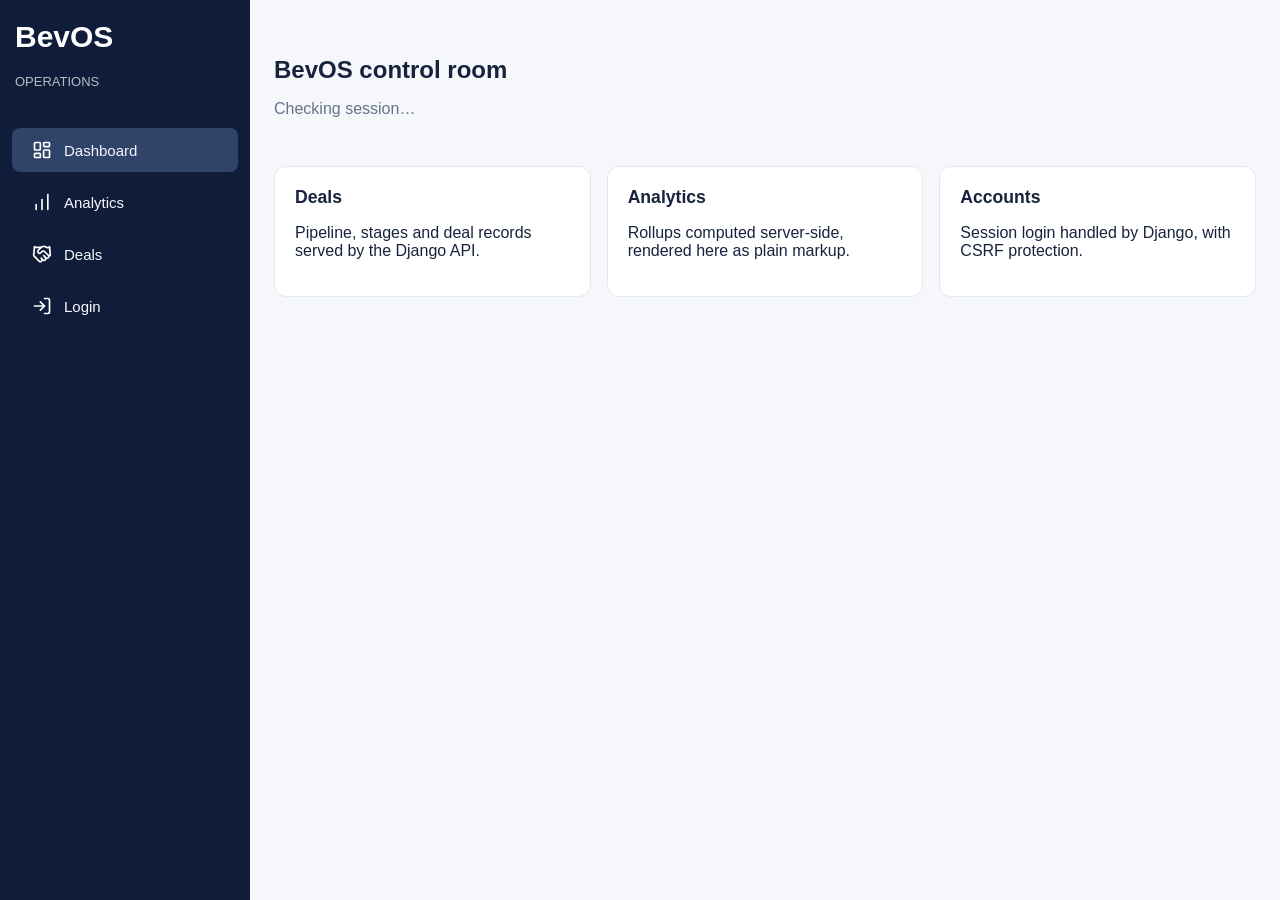
==== frontend/index.html @ 4bb3c99e "Edited overall design and page set up" ====
<!DOCTYPE html>
<html lang="en">
<head>
  



  <meta charset="UTF-8">
  <meta name="viewport" content="width=device-width, initial-scale=1">
  <title>Silver-BevOS</title>
  <link rel="stylesheet" href="./css/styles.css">
  <script src="./js/api.js" defer></script>
  <script src="./js/auth.js" defer></script>
  <script src="./js/app.js" defer></script>
</head>
<body>
  <!-- <header class="topbar">
    <a class="brand" href="./index.html">Silver·BevOS</a>
    <nav class="nav">
      <a href="./index.html" class="active">Home</a>
      <a href="./pages/deals.html">Deals</a>
      <a href="./pages/analytics.html">Analytics</a>
      <a href="./pages/login.html" data-auth-link="login">Log in</a>
      <a href="#" data-auth-link="logout" hidden>Log out</a>
    </nav>
  </header> -->

  <!-- side navigation bar -->
  <div id="nav_container"> 
    <div class = "nav_content">
      <h1>BevOS</h1>
      <h4>OPERATIONS</h4>

      <a href="index.html"><button style="background-color:rgb(48, 67, 104);"> <img class = "icon" src = "icons/dashboard.svg"> Dashboard</button></a>
      <a href="pages/analytics.html"><button> <img class = "icon" src = "icons/analytics.svg">Analytics</button></a>
      <a href="pages/deals.html"><button><img class = "icon" src = "icons/deals.svg">Deals</button></a>
      <a href="pages/login.html"><button><img class = "icon" src = "icons/log-in.svg">Login</button></a>
    </div>



  </div>

  <main class="container">
    <section class="hero">
      <h1>BevOS control room</h1>
      <p class="muted" id="whoami">Checking session…</p>
    </section>

    <section class="grid">
      <a class="card" href="./pages/deals.html">
        <h2>Deals</h2>
        <p>Pipeline, stages and deal records served by the Django API.</p>
      </a>
      <a class="card" href="./pages/analytics.html">
        <h2>Analytics</h2>
        <p>Rollups computed server-side, rendered here as plain markup.</p>
      </a>
      <a class="card" href="./pages/login.html">
        <h2>Accounts</h2>
        <p>Session login handled by Django, with CSRF protection.</p>
      </a>
    </section>
  </main>
</body>
</html>
---- frontend/css/styles.css ----
:root {
  /* --bg: #0f1115;
  --panel: #171a21;
  --border: #262b36;
  --text: #e7e9ee;
  --muted: #99a1b3;
  --accent: #6ea8fe;
  --error: #ff6b6b; */

  --navy: rgb(16, 29, 58);
  --primary-blue: rgb(52, 103, 181);
  --background: rgb(245, 247, 251);
  --success: rgb(21, 128, 61);
  --warning: rgb(217, 119, 6);
  --error: rgb(220, 38, 38);

  --white: rgb(255, 255, 255);
  --text-primary: rgb(23, 35, 61);
  --text-secondary: rgb(100, 116, 139);
  --border: rgb(226, 232, 240);

--bg: var(--background);
--panel: var(--white);
--text: var(--text-primary);
--muted: var(--text-secondary);
--accent: var(--primary-blue);
}

* { box-sizing: border-box; }

body {
  margin: 0;
  background: var(--background);
  color: var(--text-primary);
  font-family: 'Inter', sans-serif;
}

main {
    margin-left: 250px;
}

#nav_container{
   position: fixed;
    top: 0;
    left: 0;

    width: 250px;
    height: 100vh;

    background: var(--navy);
    z-index: 123;
}
.nav_content 
{
  width: 100%;
  height: 100%;

  background: var(--navy);

  display: flex;
  flex-direction: column;
  }
  .nav_content button{
    display: flex; 
    align-items: center;
    gap: 12px; 

    width: 100%;
    padding: 12px 20px;

    color: rgb(245, 247, 251);
    background: transparent;
    border: none;
    border-radius: 8px;

    font-weight: 400;
    font-size: 15px;
    text-align: left;
    cursor: pointer;

    transition: background 0.2s ease;
  
  }

  .nav_content button:hover {
    background: rgb(48, 67, 104);
}
 
.nav_content a {
    display: block;
    margin: 4px 12px;
    text-decoration: none;
}
  .nav_content h1{
    padding-top: 15px; 
    padding-left: 10px;
    color: var(--white);
    font-weight: 700;
    font-size:30px;
    margin: 5px;
    
  }
  .nav_content h4{
    font-weight: 300;
    font-size:13px;
    padding-top: 10px;
    padding-bottom: 30px;
    padding-left: 10px;
    margin: 5px;
    color: rgba(255, 255, 255, 0.70);
    
  }
  .icon{
    width: 20px;
    height: 20px; 
    filter: brightness(0) invert(1);
  }

/* .topbar {
  display: flex;
  align-items: center;
  justify-content: space-between;
  gap: 1rem;
  padding: 1rem 1.5rem;
  border-bottom: 1px solid var(--border);
  background: var(--panel);
} */

.brand { color: var(--text); font-weight: 700; text-decoration: none; letter-spacing: .02em; }

.nav { display: flex; gap: 1rem; flex-wrap: wrap; }
.nav a { color: var(--muted); text-decoration: none; }
.nav a:hover, .nav a.active { color: var(--text); }

.container { width: calc(100% - 250px);
    max-width: none;
    margin-left: 250px;
    margin-right: 0;
    padding: 2rem 1.5rem 4rem; }
.container.narrow { max-width: 420px; }

.hero { padding: 1.5rem 0 2rem; }
h1 { margin: 0 0 .5rem; }
.muted { color: var(--muted); }
.error { color: var(--error); }

.grid { display: grid; grid-template-columns: repeat(auto-fit, minmax(220px, 1fr)); gap: 1rem; }
.card {
  display: block;
  padding: 1.25rem;
  border: 1px solid var(--border);
  border-radius: 12px;
  background: var(--panel);
  color: inherit;
  text-decoration: none;
}
.card:hover { border-color: var(--accent); }
.card h2 { margin: 0 0 .35rem; font-size: 1.1rem; }

.list { list-style: none; margin: 0; padding: 0; }
.list li {
  padding: .85rem 1rem;
  border: 1px solid var(--border);
  border-radius: 10px;
  background: var(--panel);
  margin-bottom: .5rem;
}

.metrics { display: grid; grid-template-columns: repeat(auto-fit, minmax(160px, 1fr)); gap: 1rem; }
.metrics > div {
  padding: 1rem;
  border: 1px solid var(--border);
  border-radius: 12px;
  background: var(--panel);
}
.metrics dt { color: var(--muted); font-size: .8rem; text-transform: uppercase; letter-spacing: .06em; }
.metrics dd { margin: .25rem 0 0; font-size: 1.6rem; font-weight: 700; }

.stack { display: grid; gap: 1rem; }
label { display: grid; gap: .35rem; font-size: .9rem; color: var(--muted); }
input {
  padding: .6rem .75rem;
  border-radius: 8px;
  border: 1px solid var(--border);
  background: white;
  color: var(--text);
}
input:focus { outline: 2px solid var(--primary-blue); border-color: transparent; }
button {
  padding: .65rem 1rem;
  border-radius: 8px;
  border: 0;
  background: var(--primary-blue);
  color: white;
  font-weight: 600;
  cursor: pointer;
}
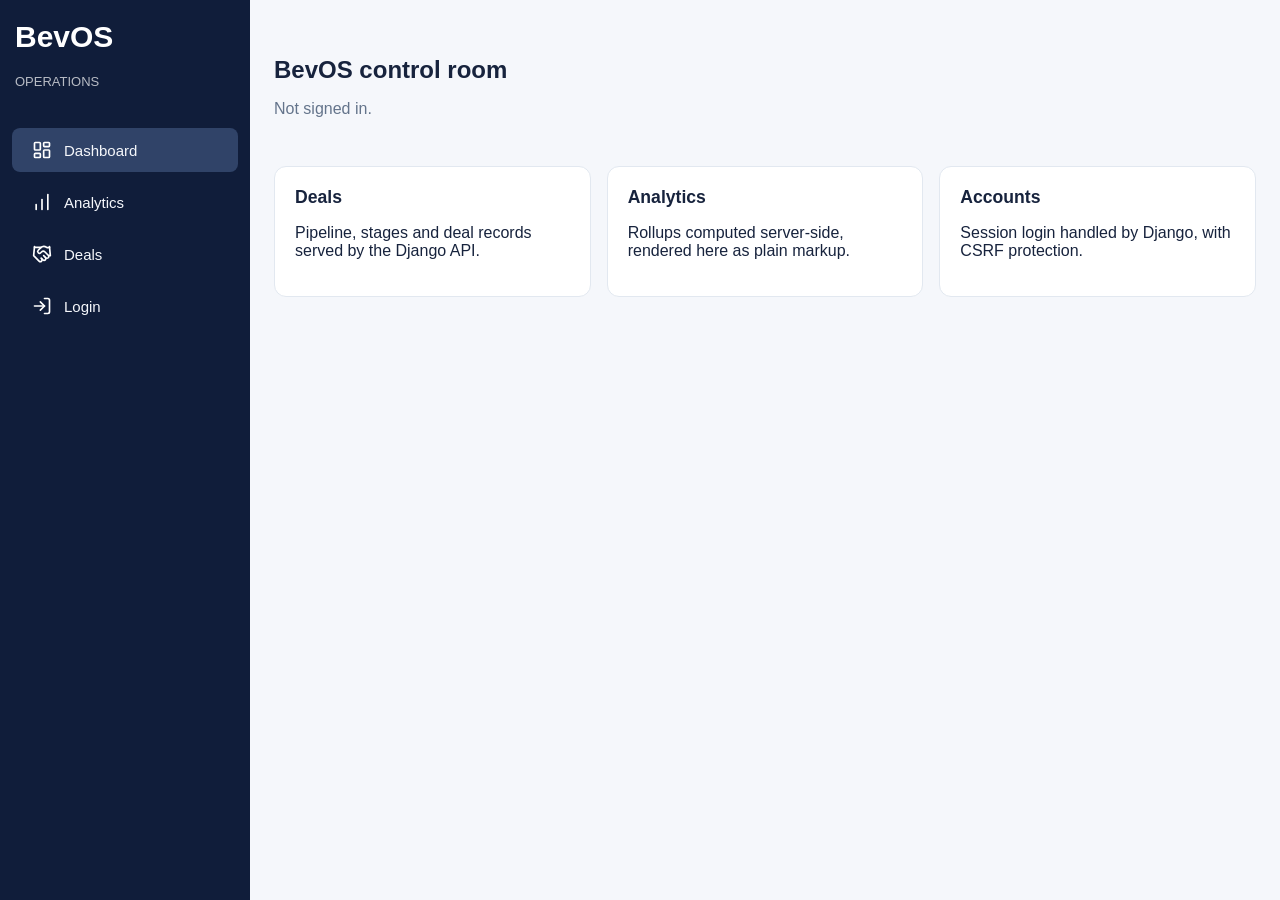
==== commit dfb10a34: "Fix frontend authentication, session display, and logout navigation" ====
--- a/frontend/index.html
+++ b/frontend/index.html
@@ -34,7 +34,8 @@
       <a href="index.html"><button style="background-color:rgb(48, 67, 104);"> <img class = "icon" src = "icons/dashboard.svg"> Dashboard</button></a>
       <a href="pages/analytics.html"><button> <img class = "icon" src = "icons/analytics.svg">Analytics</button></a>
       <a href="pages/deals.html"><button><img class = "icon" src = "icons/deals.svg">Deals</button></a>
-      <a href="pages/login.html"><button><img class = "icon" src = "icons/log-in.svg">Login</button></a>
+      <a href="pages/login.html" data-auth-link="login"><button><img class="icon" src="icons/log-in.svg">Login</button></a>
+      <a href="#" data-auth-link="logout" hidden><button><img class="icon" src="icons/log-in.svg">Logout</button></a>
     </div>
 
 
--- a/frontend/css/styles.css
+++ b/frontend/css/styles.css
@@ -172,9 +172,44 @@
   border: 1px solid var(--border);
   border-radius: 12px;
   background: var(--panel);
-}
-.metrics dt { color: var(--muted); font-size: .8rem; text-transform: uppercase; letter-spacing: .06em; }
+  transition: background 0.15s ease;
+}
+.metrics > div:hover { 
+  background: var(--background);
+}
+.metrics dt {
+  display: flex;
+  align-items: flex-start;
+  justify-content: space-between;
+  color: var(--muted);
+  font-size: .8rem;
+  text-transform: uppercase;
+  letter-spacing: .06em;
+}
+.metric-icon {
+  font-size: 1.1rem;
+  color: var(--muted);
+}
+.metric-icon.tone-pos { color: var(--success); }
+.metric-icon.tone-neg { color: var(--error); }
 .metrics dd { margin: .25rem 0 0; font-size: 1.6rem; font-weight: 700; }
+.metrics dd.breakdown {
+  font-size: 0.95rem;
+  font-weight: 400;
+  margin-top: 0.5rem;
+}
+.metrics dd.breakdown > div {
+  display: flex;
+  justify-content: space-between;
+  padding: 4px 0;
+  border-bottom: 1px solid var(--border);
+}
+.metrics dd.breakdown > div:last-child {
+  border-bottom: none;
+}
+.metrics dd.breakdown span:last-child {
+  color: var(--text-secondary);
+}
 
 .stack { display: grid; gap: 1rem; }
 label { display: grid; gap: .35rem; font-size: .9rem; color: var(--muted); }
@@ -196,3 +231,59 @@
   cursor: pointer;
 }
 
+#deal-search {
+    width: 100%;
+    padding: 12px 16px;
+    margin: 20px 0;
+
+    background: var(--white);
+    color: var(--text-primary);
+
+    border: 1px solid var(--border);
+    border-radius: 8px;
+
+    font-family: 'Inter', sans-serif;
+    font-size: 14px;
+}
+
+#deal-search:focus {
+    outline: 2px solid var(--primary-blue);
+    outline-offset: 2px;
+}
+
+/* Deals table */
+.deals-table {
+    width: 100%;
+    border-collapse: collapse;
+    background: var(--white);
+}
+
+.deals-table th {
+    padding: 16px;
+    text-align: left;
+    font-size: 13px;
+    font-weight: 600;
+    color: var(--text-secondary);
+    border-bottom: 2px solid var(--border);
+}
+
+.deals-table td {
+    padding: 16px;
+    font-size: 14px;
+    color: var(--text-primary);
+    border-bottom: 1px solid var(--border);
+}
+
+.deals-table tbody tr:hover {
+    background: var(--background);
+}
+
+/* Allow horizontal scrolling on small screens */
+.deals-table-wrapper {
+    width: 100%;
+    overflow-x: auto;
+}
+
+[hidden] {
+  display: none !important;
+}
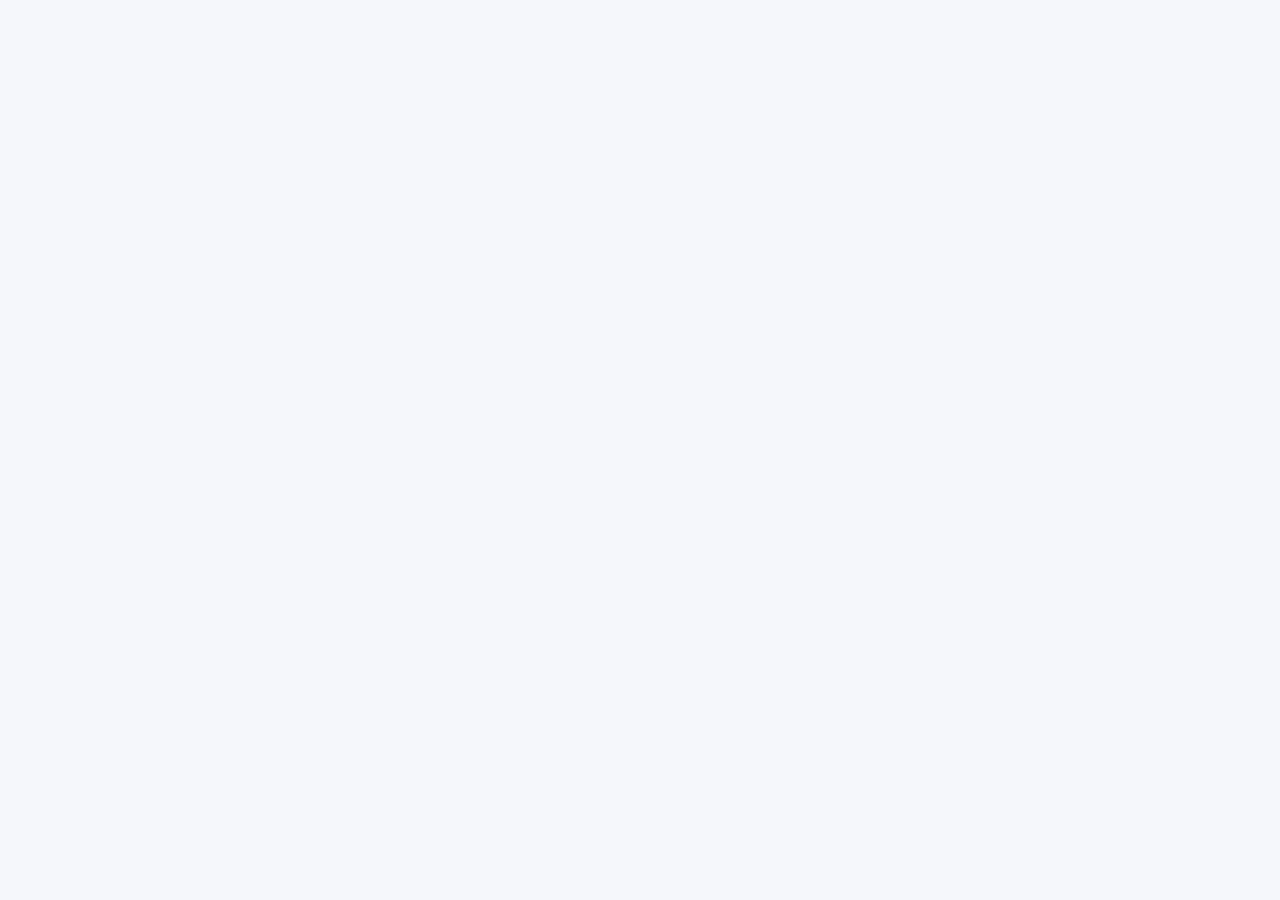
==== commit 1191ce0f: "Now lock all pages behind the login gate, added a default admin account" ====
--- a/frontend/index.html
+++ b/frontend/index.html
@@ -1,20 +1,19 @@
-<!DOCTYPE html>
+<!doctype html>
 <html lang="en">
-<head>
-  
+  <head>
+    <meta charset="UTF-8" />
+    <meta name="viewport" content="width=device-width, initial-scale=1" />
+    <title>Silver-BevOS</title>
+    <link rel="stylesheet" href="./css/styles.css" />
+    <script src="./js/api.js" defer></script>
+    <script src="./js/auth.js" defer></script>
+    <script src="./js/app.js" defer></script>
+    <script src="../js/protect.js" defer></script>
+  </head>
 
-
-
-  <meta charset="UTF-8">
-  <meta name="viewport" content="width=device-width, initial-scale=1">
-  <title>Silver-BevOS</title>
-  <link rel="stylesheet" href="./css/styles.css">
-  <script src="./js/api.js" defer></script>
-  <script src="./js/auth.js" defer></script>
-  <script src="./js/app.js" defer></script>
-</head>
-<body>
-  <!-- <header class="topbar">
+  <body>
+    <div id="app" hidden>
+      <!-- <header class="topbar">
     <a class="brand" href="./index.html">Silver·BevOS</a>
     <nav class="nav">
       <a href="./index.html" class="active">Home</a>
@@ -25,43 +24,59 @@
     </nav>
   </header> -->
 
-  <!-- side navigation bar -->
-  <div id="nav_container"> 
-    <div class = "nav_content">
-      <h1>BevOS</h1>
-      <h4>OPERATIONS</h4>
+      <!-- side navigation bar -->
+      <div id="nav_container">
+        <div class="nav_content">
+          <h1>BevOS</h1>
+          <h4>OPERATIONS</h4>
 
-      <a href="index.html"><button style="background-color:rgb(48, 67, 104);"> <img class = "icon" src = "icons/dashboard.svg"> Dashboard</button></a>
-      <a href="pages/analytics.html"><button> <img class = "icon" src = "icons/analytics.svg">Analytics</button></a>
-      <a href="pages/deals.html"><button><img class = "icon" src = "icons/deals.svg">Deals</button></a>
-      <a href="pages/login.html" data-auth-link="login"><button><img class="icon" src="icons/log-in.svg">Login</button></a>
-      <a href="#" data-auth-link="logout" hidden><button><img class="icon" src="icons/log-in.svg">Logout</button></a>
+          <a href="index.html"
+            ><button style="background-color: rgb(48, 67, 104)">
+              <img class="icon" src="icons/dashboard.svg" /> Dashboard
+            </button></a
+          >
+          <a href="pages/analytics.html"
+            ><button>
+              <img class="icon" src="icons/analytics.svg" />Analytics
+            </button></a
+          >
+          <a href="pages/deals.html"
+            ><button><img class="icon" src="icons/deals.svg" />Deals</button></a
+          >
+          <a href="pages/login.html" data-auth-link="login"
+            ><button>
+              <img class="icon" src="icons/log-in.svg" />Login
+            </button></a
+          >
+          <a href="#" data-auth-link="logout" hidden
+            ><button>
+              <img class="icon" src="icons/log-in.svg" />Logout
+            </button></a
+          >
+        </div>
+      </div>
+
+      <main class="container">
+        <section class="hero">
+          <h1>BevOS control room</h1>
+          <p class="muted" id="whoami">Checking session…</p>
+        </section>
+
+        <section class="grid">
+          <a class="card" href="./pages/deals.html">
+            <h2>Deals</h2>
+            <p>Pipeline, stages and deal records served by the Django API.</p>
+          </a>
+          <a class="card" href="./pages/analytics.html">
+            <h2>Analytics</h2>
+            <p>Rollups computed server-side, rendered here as plain markup.</p>
+          </a>
+          <a class="card" href="./pages/login.html">
+            <h2>Accounts</h2>
+            <p>Session login handled by Django, with CSRF protection.</p>
+          </a>
+        </section>
+      </main>
     </div>
-
-
-
-  </div>
-
-  <main class="container">
-    <section class="hero">
-      <h1>BevOS control room</h1>
-      <p class="muted" id="whoami">Checking session…</p>
-    </section>
-
-    <section class="grid">
-      <a class="card" href="./pages/deals.html">
-        <h2>Deals</h2>
-        <p>Pipeline, stages and deal records served by the Django API.</p>
-      </a>
-      <a class="card" href="./pages/analytics.html">
-        <h2>Analytics</h2>
-        <p>Rollups computed server-side, rendered here as plain markup.</p>
-      </a>
-      <a class="card" href="./pages/login.html">
-        <h2>Accounts</h2>
-        <p>Session login handled by Django, with CSRF protection.</p>
-      </a>
-    </section>
-  </main>
-</body>
+  </body>
 </html>
--- a/frontend/css/styles.css
+++ b/frontend/css/styles.css
@@ -231,6 +231,50 @@
   cursor: pointer;
 }
 
+/* Login page */
+.login-page {
+  display: flex;
+  align-items: center;
+  justify-content: center;
+  min-height: calc(100vh - 4rem);
+  padding: 2rem;
+}
+.login-card {
+  width: 100%;
+  max-width: 480px;
+  background: var(--panel);
+  border: 1px solid var(--border);
+  border-radius: 14px;
+  padding: 3rem;
+  box-shadow: 0 1px 3px rgba(0,0,0,0.06);
+}
+.login-header {
+  text-align: center;
+  margin-bottom:1.75rem;
+}
+.login-icon {
+width: 52px;
+height: 52px;
+border-radius: 14px;
+background: var(--background);
+display: inline-flex;
+align-items:center;
+justify-content: center;
+margin-bottom: 0.75rem;
+}
+.login-icon i {
+  font-size: 24px;
+  color: var(--primary-blue);
+}
+.login-header h1 {
+  font-size: 1.3rem;
+  margin: 0;
+  color: var(--text-primary);
+}
+.login-header .muted {
+  font-size: 0.85rem;
+  margin-top: 0.25rem;
+}
 #deal-search {
     width: 100%;
     padding: 12px 16px;
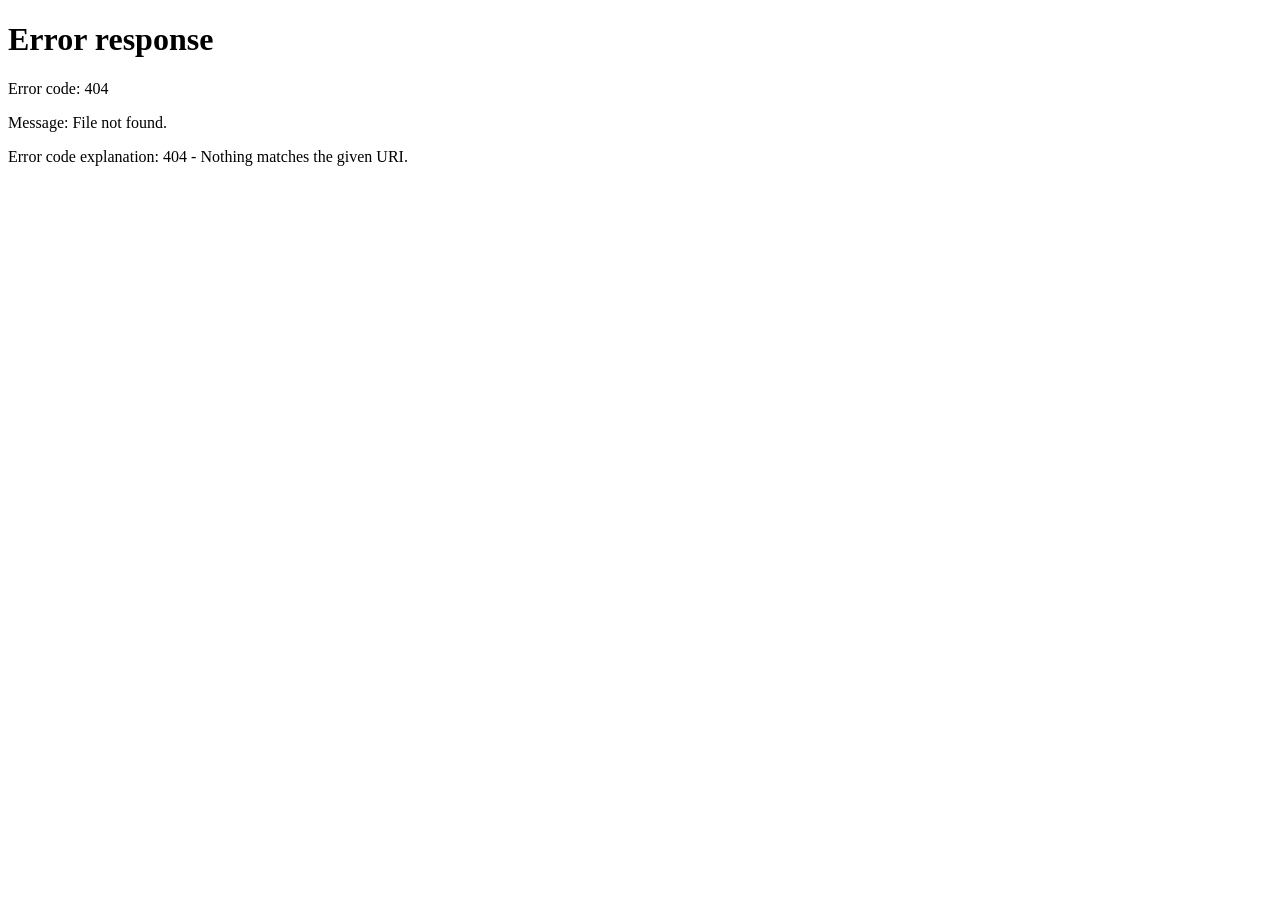
==== commit f2079aca: "Now hide administration page unless you're logged in as admin" ====
--- a/frontend/index.html
+++ b/frontend/index.html
@@ -8,7 +8,7 @@
     <script src="./js/api.js" defer></script>
     <script src="./js/auth.js" defer></script>
     <script src="./js/app.js" defer></script>
-    <script src="../js/protect.js" defer></script>
+    <script src="./js/protect.js" defer></script>
   </head>
 
   <body>
@@ -48,6 +48,12 @@
               <img class="icon" src="icons/log-in.svg" />Login
             </button></a
           >
+          <a href="../pages/admin.html" id="admin-link" hidden>
+            <button>
+              <img class="icon" src="../icons/admin.svg" />
+              Administration
+            </button>
+          </a>
           <a href="#" data-auth-link="logout" hidden
             ><button>
               <img class="icon" src="icons/log-in.svg" />Logout
